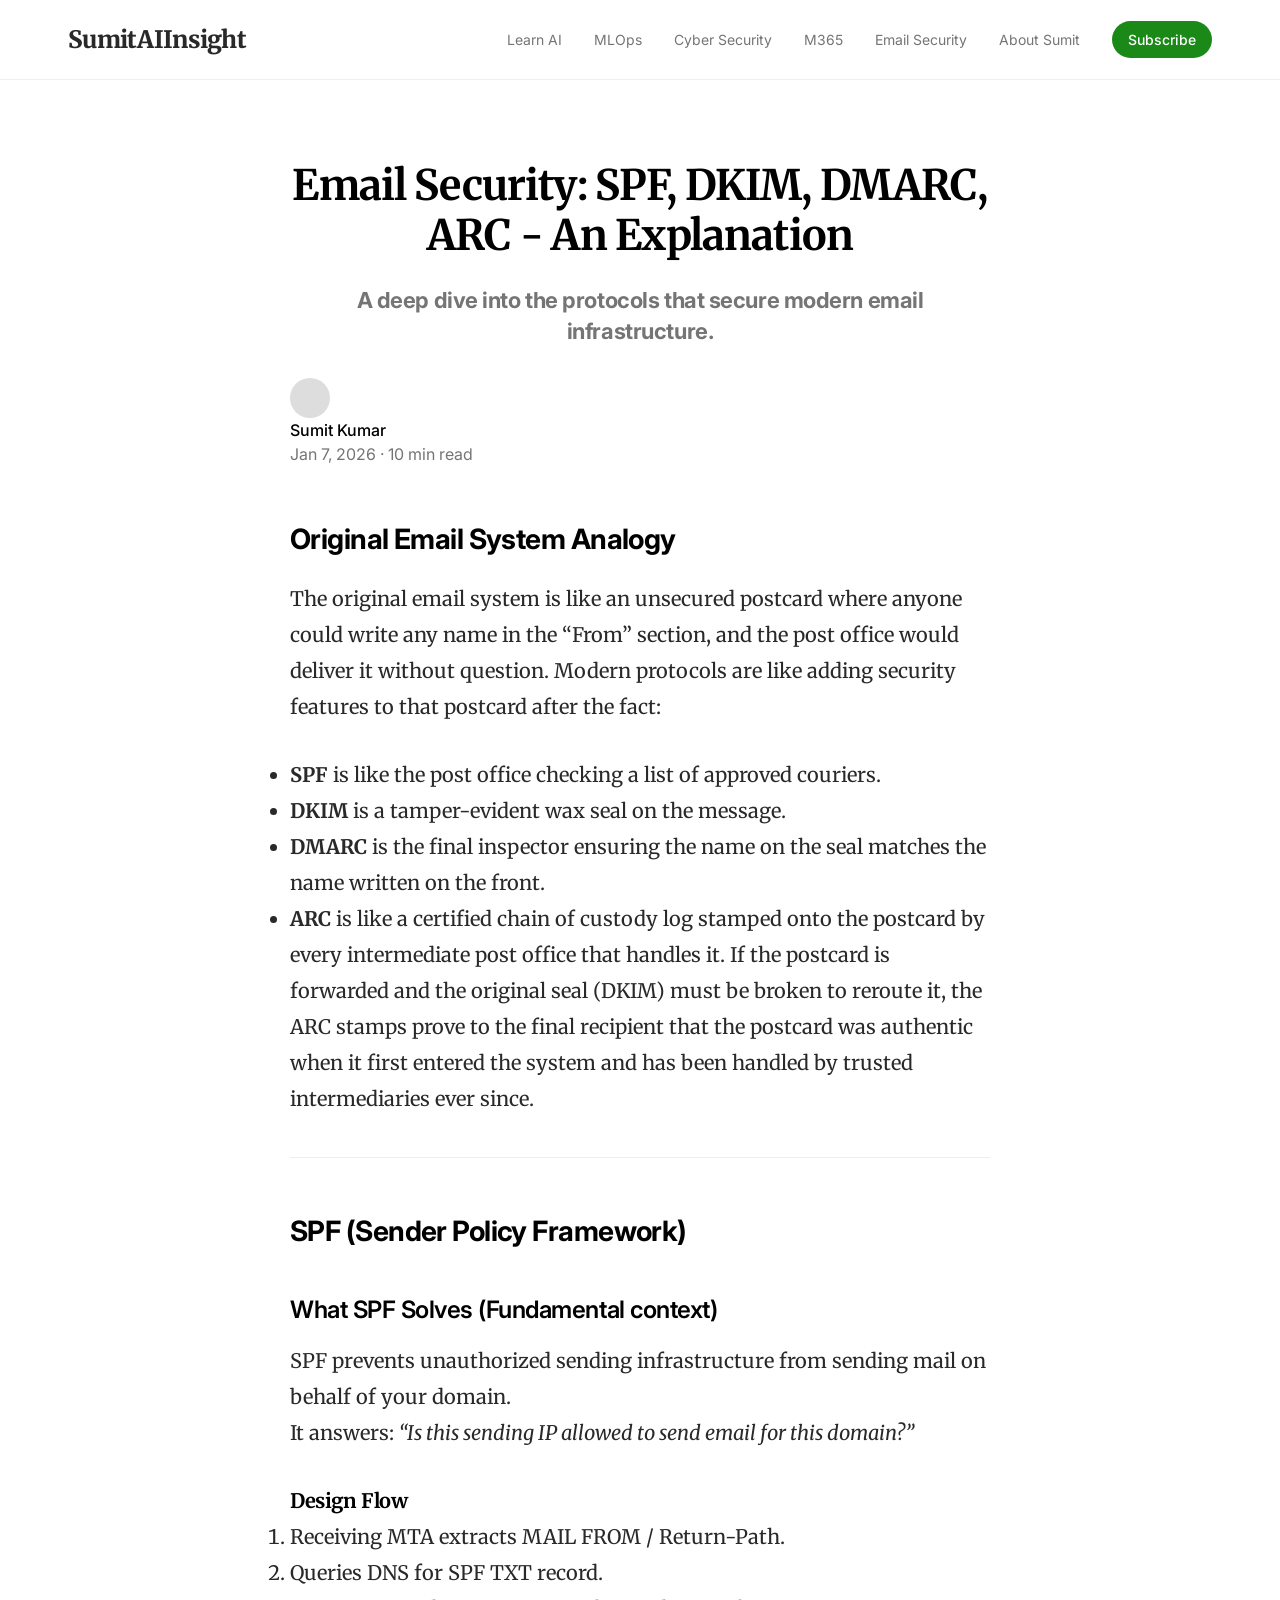
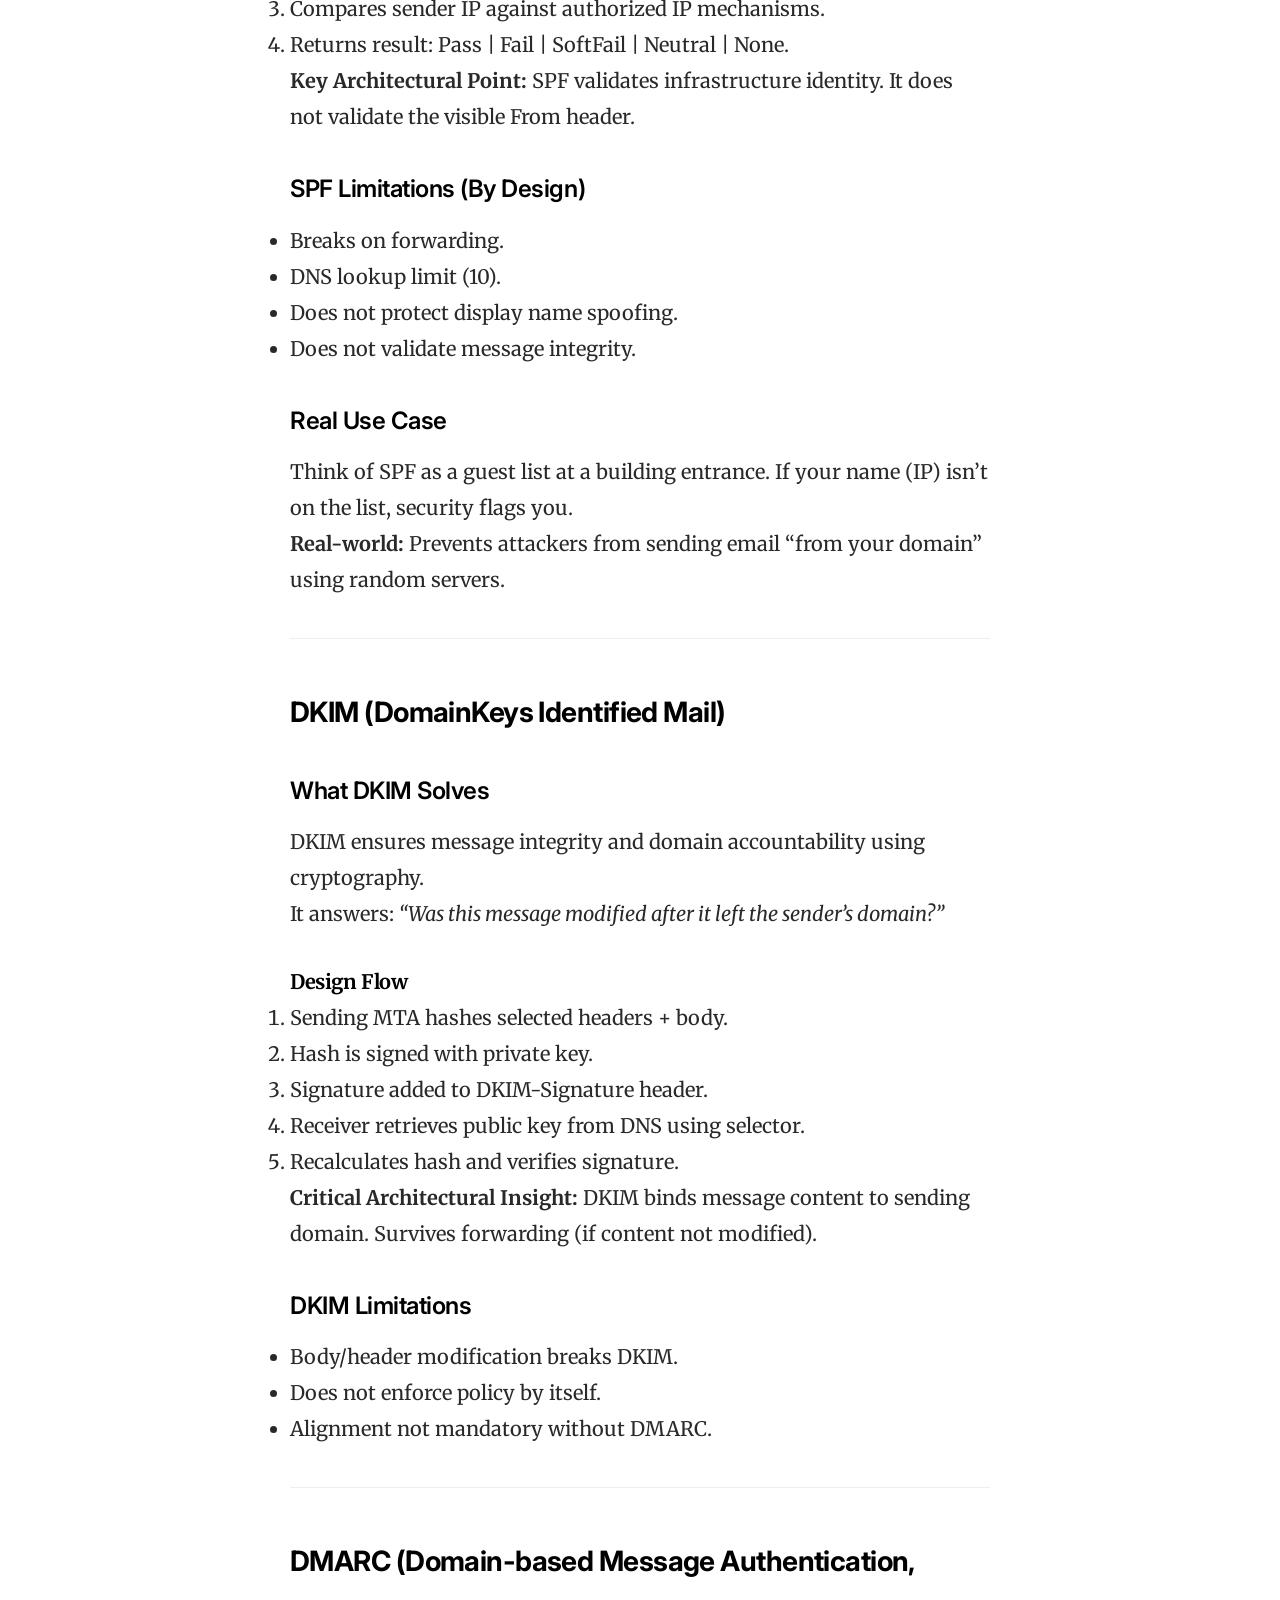
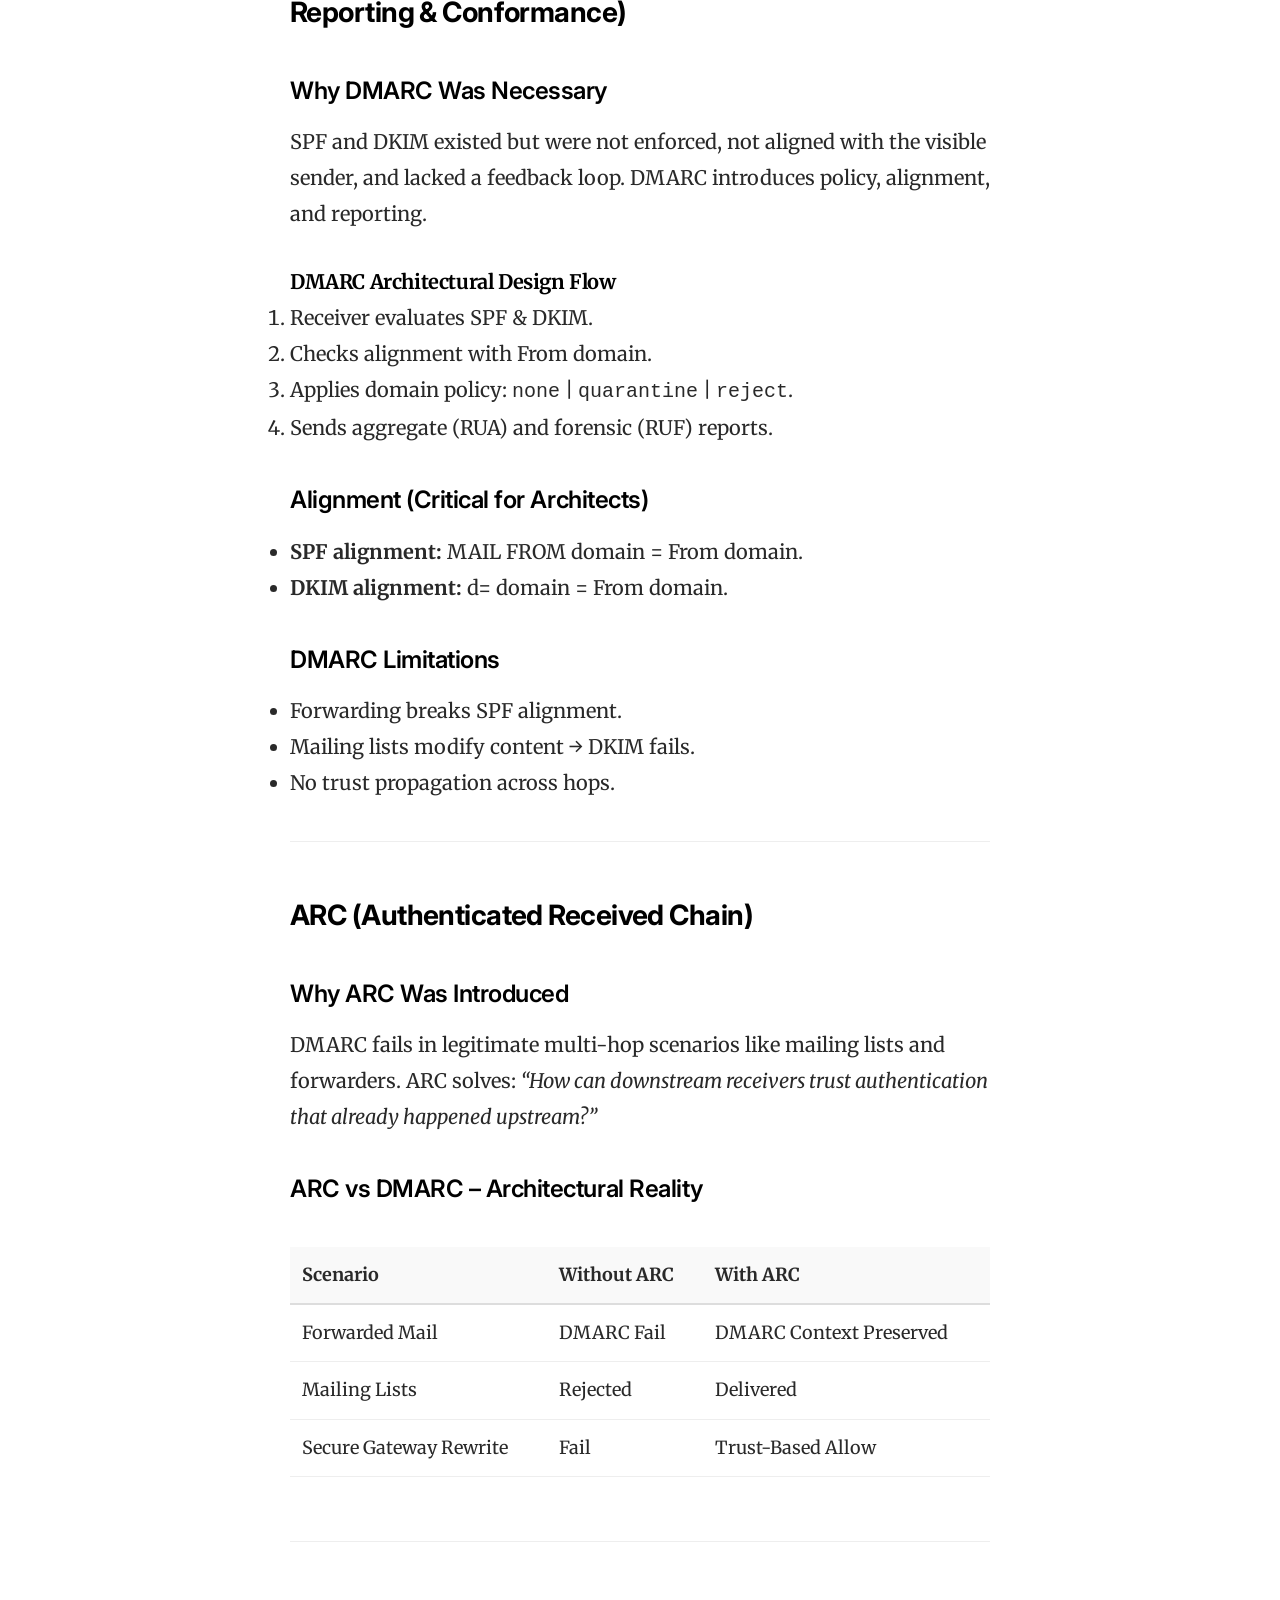
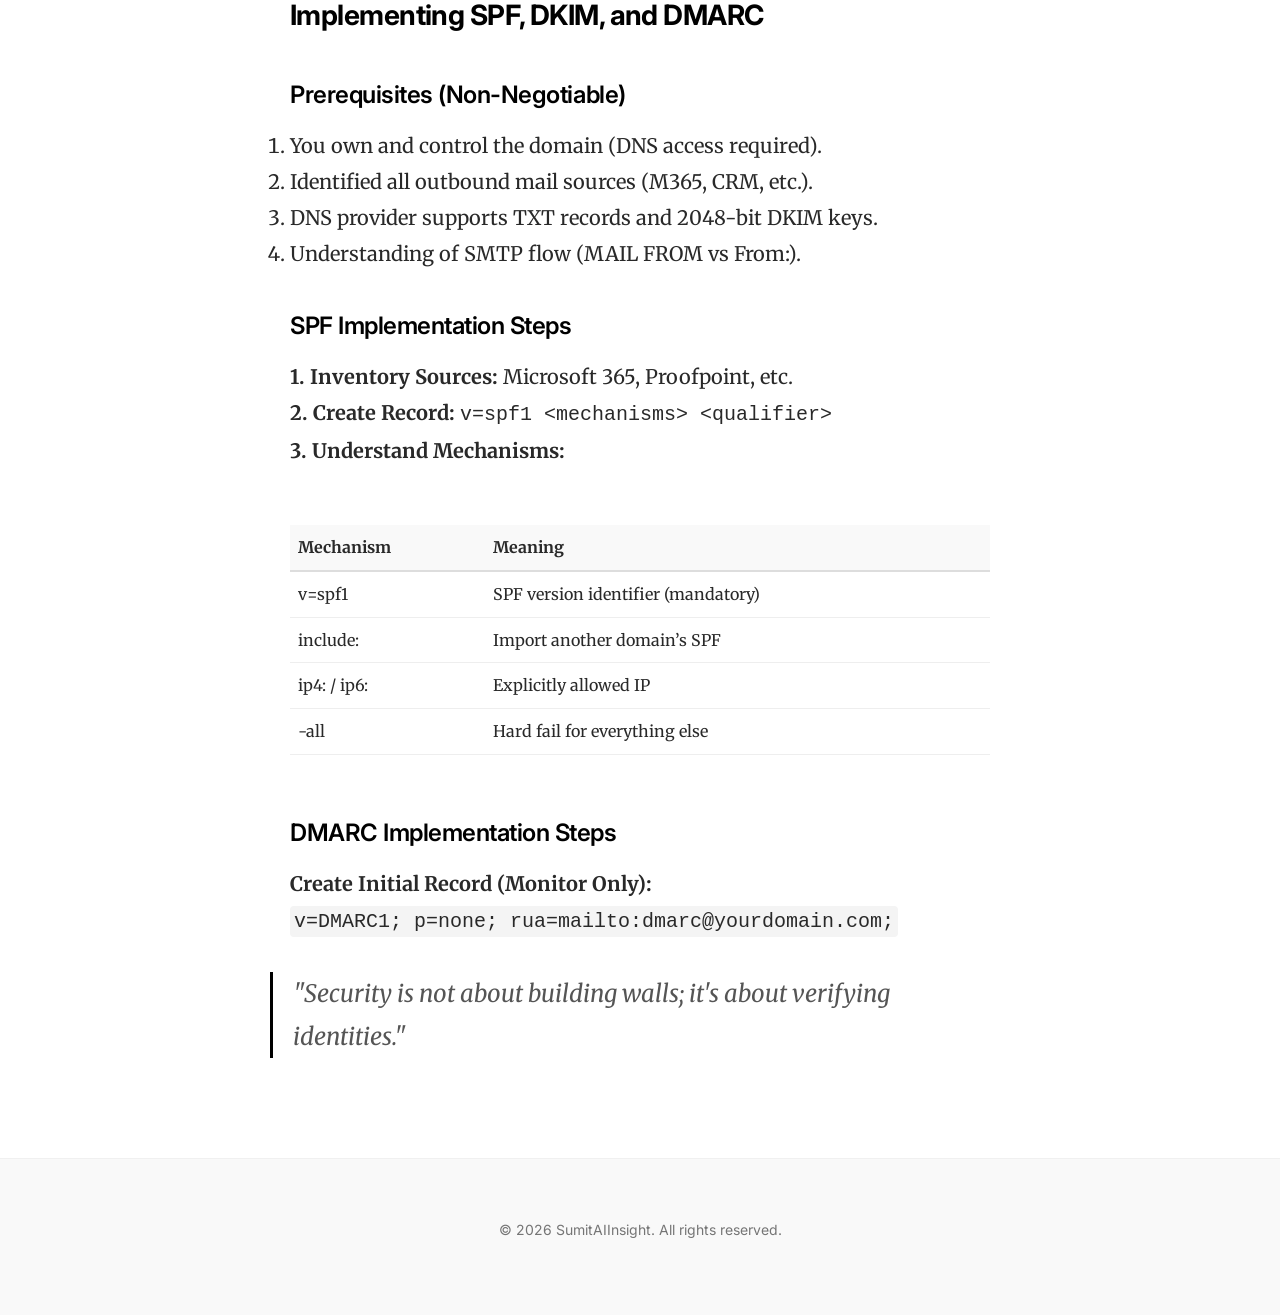
==== email-security/spf-dkim-dmarc.html @ 5737c15b "Initial commit - Published article page" ====
<!DOCTYPE html>
<html lang="en">

<head>
    <meta charset="UTF-8">
    <meta name="viewport" content="width=device-width, initial-scale=1.0">
    <title>Email Security: SPF, DKIM, DMARC, ARC - SumitAIInsight</title>
    <link rel="preconnect" href="https://fonts.googleapis.com">
    <link rel="preconnect" href="https://fonts.gstatic.com" crossorigin>
    <!-- Adjusted paths for subdirectory -->
    <link
        href="https://fonts.googleapis.com/css2?family=Inter:wght@400;500;700&family=Merriweather:ital,wght@0,300;0,400;0,700;1,300&display=swap"
        rel="stylesheet">
    <link rel="stylesheet" href="../style.css">
</head>

<body>

    <!-- Header -->
    <header class="site-header">
        <div class="container header-inner">
            <a href="../index.html" class="logo">SumitAIInsight</a>
            <nav class="nav-links">
                <a href="#">Learn AI</a>
                <a href="#">MLOps</a>
                <a href="#">Cyber Security</a>
                <a href="#">M365</a>
                <a href="#">Email Security</a>
                <a href="#">About Sumit</a>
                <a href="#" class="btn-subscribe">Subscribe</a>
            </nav>
        </div>
    </header>

    <main>
        <!-- Article Header -->
        <article class="article-container">
            <div class="article-header">
                <h1 class="article-title">Email Security: SPF, DKIM, DMARC, ARC - An Explanation</h1>
                <h2 class="article-subtitle">A deep dive into the protocols that secure modern email infrastructure.
                </h2>

                <div class="card-meta" style="justify-content: center; margin-top: 24px;">
                    <div class="author-avatar" style="width: 40px; height: 40px;"></div>
                    <div style="text-align: left;">
                        <span style="display: block; font-weight: 500; color: #000;">Sumit Kumar</span>
                        <span style="color: #757575;">Jan 7, 2026 · 10 min read</span>
                    </div>
                </div>
            </div>

            <!-- Main Content Body -->
            <div class="article-body">

                <h2>Original Email System Analogy</h2>
                <p>The original email system is like an unsecured postcard where anyone could write any name in the
                    “From” section, and the post office would deliver it without question. Modern protocols are like
                    adding security features to that postcard after the fact:</p>

                <ul>
                    <li><strong>SPF</strong> is like the post office checking a list of approved couriers.</li>
                    <li><strong>DKIM</strong> is a tamper-evident wax seal on the message.</li>
                    <li><strong>DMARC</strong> is the final inspector ensuring the name on the seal matches the name
                        written on the front.</li>
                    <li><strong>ARC</strong> is like a certified chain of custody log stamped onto the postcard by every
                        intermediate post office that handles it. If the postcard is forwarded and the original seal
                        (DKIM) must be broken to reroute it, the ARC stamps prove to the final recipient that the
                        postcard was authentic when it first entered the system and has been handled by trusted
                        intermediaries ever since.</li>
                </ul>

                <hr style="border: 0; border-top: 1px solid #eee; margin: 40px 0;">

                <h2>SPF (Sender Policy Framework)</h2>

                <h3>What SPF Solves (Fundamental context)</h3>
                <p>SPF prevents unauthorized sending infrastructure from sending mail on behalf of your domain.<br>
                    It answers: <em>“Is this sending IP allowed to send email for this domain?”</em></p>

                <h4>Design Flow</h4>
                <ol>
                    <li>Receiving MTA extracts MAIL FROM / Return-Path.</li>
                    <li>Queries DNS for SPF TXT record.</li>
                    <li>Compares sender IP against authorized IP mechanisms.</li>
                    <li>Returns result: Pass | Fail | SoftFail | Neutral | None.</li>
                </ol>

                <p><strong>Key Architectural Point:</strong> SPF validates infrastructure identity. It does not validate
                    the visible From header.</p>

                <h3>SPF Limitations (By Design)</h3>
                <ul>
                    <li>Breaks on forwarding.</li>
                    <li>DNS lookup limit (10).</li>
                    <li>Does not protect display name spoofing.</li>
                    <li>Does not validate message integrity.</li>
                </ul>

                <h3>Real Use Case</h3>
                <p>Think of SPF as a guest list at a building entrance. If your name (IP) isn’t on the list, security
                    flags you.<br>
                    <strong>Real-world:</strong> Prevents attackers from sending email “from your domain” using random
                    servers.
                </p>

                <hr style="border: 0; border-top: 1px solid #eee; margin: 40px 0;">

                <h2>DKIM (DomainKeys Identified Mail)</h2>

                <h3>What DKIM Solves</h3>
                <p>DKIM ensures message integrity and domain accountability using cryptography.<br>
                    It answers: <em>“Was this message modified after it left the sender’s domain?”</em></p>

                <h4>Design Flow</h4>
                <ol>
                    <li>Sending MTA hashes selected headers + body.</li>
                    <li>Hash is signed with private key.</li>
                    <li>Signature added to DKIM-Signature header.</li>
                    <li>Receiver retrieves public key from DNS using selector.</li>
                    <li>Recalculates hash and verifies signature.</li>
                </ol>

                <p><strong>Critical Architectural Insight:</strong> DKIM binds message content to sending domain.
                    Survives forwarding (if content not modified).</p>

                <h3>DKIM Limitations</h3>
                <ul>
                    <li>Body/header modification breaks DKIM.</li>
                    <li>Does not enforce policy by itself.</li>
                    <li>Alignment not mandatory without DMARC.</li>
                </ul>

                <hr style="border: 0; border-top: 1px solid #eee; margin: 40px 0;">

                <h2>DMARC (Domain-based Message Authentication, Reporting & Conformance)</h2>

                <h3>Why DMARC Was Necessary</h3>
                <p>SPF and DKIM existed but were not enforced, not aligned with the visible sender, and lacked a
                    feedback loop. DMARC introduces policy, alignment, and reporting.</p>

                <h4>DMARC Architectural Design Flow</h4>
                <ol>
                    <li>Receiver evaluates SPF & DKIM.</li>
                    <li>Checks alignment with From domain.</li>
                    <li>Applies domain policy: <code>none</code> | <code>quarantine</code> | <code>reject</code>.</li>
                    <li>Sends aggregate (RUA) and forensic (RUF) reports.</li>
                </ol>

                <h3>Alignment (Critical for Architects)</h3>
                <ul>
                    <li><strong>SPF alignment:</strong> MAIL FROM domain = From domain.</li>
                    <li><strong>DKIM alignment:</strong> d= domain = From domain.</li>
                </ul>

                <h3>DMARC Limitations</h3>
                <ul>
                    <li>Forwarding breaks SPF alignment.</li>
                    <li>Mailing lists modify content → DKIM fails.</li>
                    <li>No trust propagation across hops.</li>
                </ul>

                <hr style="border: 0; border-top: 1px solid #eee; margin: 40px 0;">

                <h2>ARC (Authenticated Received Chain)</h2>

                <h3>Why ARC Was Introduced</h3>
                <p>DMARC fails in legitimate multi-hop scenarios like mailing lists and forwarders. ARC solves: <em>“How
                        can downstream receivers trust authentication that already happened upstream?”</em></p>

                <h3>ARC vs DMARC – Architectural Reality</h3>

                <div style="overflow-x: auto;">
                    <table style="width: 100%; border-collapse: collapse; margin: 24px 0; font-size: 18px;">
                        <thead>
                            <tr style="background: #f9f9f9; text-align: left;">
                                <th style="padding: 12px; border-bottom: 2px solid #ddd;">Scenario</th>
                                <th style="padding: 12px; border-bottom: 2px solid #ddd;">Without ARC</th>
                                <th style="padding: 12px; border-bottom: 2px solid #ddd;">With ARC</th>
                            </tr>
                        </thead>
                        <tbody>
                            <tr>
                                <td style="padding: 12px; border-bottom: 1px solid #eee;">Forwarded Mail</td>
                                <td style="padding: 12px; border-bottom: 1px solid #eee;">DMARC Fail</td>
                                <td style="padding: 12px; border-bottom: 1px solid #eee;">DMARC Context Preserved</td>
                            </tr>
                            <tr>
                                <td style="padding: 12px; border-bottom: 1px solid #eee;">Mailing Lists</td>
                                <td style="padding: 12px; border-bottom: 1px solid #eee;">Rejected</td>
                                <td style="padding: 12px; border-bottom: 1px solid #eee;">Delivered</td>
                            </tr>
                            <tr>
                                <td style="padding: 12px; border-bottom: 1px solid #eee;">Secure Gateway Rewrite</td>
                                <td style="padding: 12px; border-bottom: 1px solid #eee;">Fail</td>
                                <td style="padding: 12px; border-bottom: 1px solid #eee;">Trust-Based Allow</td>
                            </tr>
                        </tbody>
                    </table>
                </div>

                <hr style="border: 0; border-top: 1px solid #eee; margin: 40px 0;">

                <h2>Implementing SPF, DKIM, and DMARC</h2>

                <h3>Prerequisites (Non-Negotiable)</h3>
                <ol>
                    <li>You own and control the domain (DNS access required).</li>
                    <li>Identified all outbound mail sources (M365, CRM, etc.).</li>
                    <li>DNS provider supports TXT records and 2048-bit DKIM keys.</li>
                    <li>Understanding of SMTP flow (MAIL FROM vs From:).</li>
                </ol>

                <h3>SPF Implementation Steps</h3>
                <p><strong>1. Inventory Sources:</strong> Microsoft 365, Proofpoint, etc.<br>
                    <strong>2. Create Record:</strong> <code>v=spf1 &lt;mechanisms&gt; &lt;qualifier&gt;</code><br>
                    <strong>3. Understand Mechanisms:</strong>
                </p>

                <div style="overflow-x: auto;">
                    <table style="width: 100%; border-collapse: collapse; margin: 24px 0; font-size: 16px;">
                        <thead>
                            <tr style="background: #f9f9f9; text-align: left;">
                                <th style="padding: 8px; border-bottom: 2px solid #ddd;">Mechanism</th>
                                <th style="padding: 8px; border-bottom: 2px solid #ddd;">Meaning</th>
                            </tr>
                        </thead>
                        <tbody>
                            <tr>
                                <td style="padding: 8px; border-bottom: 1px solid #eee;">v=spf1</td>
                                <td style="padding: 8px; border-bottom: 1px solid #eee;">SPF version identifier
                                    (mandatory)</td>
                            </tr>
                            <tr>
                                <td style="padding: 8px; border-bottom: 1px solid #eee;">include:</td>
                                <td style="padding: 8px; border-bottom: 1px solid #eee;">Import another domain’s SPF
                                </td>
                            </tr>
                            <tr>
                                <td style="padding: 8px; border-bottom: 1px solid #eee;">ip4: / ip6:</td>
                                <td style="padding: 8px; border-bottom: 1px solid #eee;">Explicitly allowed IP</td>
                            </tr>
                            <tr>
                                <td style="padding: 8px; border-bottom: 1px solid #eee;">-all</td>
                                <td style="padding: 8px; border-bottom: 1px solid #eee;">Hard fail for everything else
                                </td>
                            </tr>
                        </tbody>
                    </table>
                </div>

                <h3>DMARC Implementation Steps</h3>
                <p><strong>Create Initial Record (Monitor Only):</strong><br>
                    <code
                        style="background: #f4f4f4; padding: 4px; border-radius: 4px;">v=DMARC1; p=none; rua=mailto:dmarc@yourdomain.com;</code>
                </p>

                <blockquote>
                    "Security is not about building walls; it's about verifying identities."
                </blockquote>

            </div>
        </article>

    </main>

    <footer class="site-footer">
        <div class="container" style="text-align: center;">
            <p style="color: #757575; font-size: 14px;">© 2026 SumitAIInsight. All rights reserved.</p>
        </div>
    </footer>

</body>

</html>
---- style.css ----
/* 
 * SumitAIInsight - TDS Style Theme 
 * Design Philosophy: Content-First, Minimalist, Typography-Centric
 */

:root {
    /* Typography - The Heart of the Design */
    --font-serif: 'Merriweather', 'Georgia', serif;
    --font-sans: 'Inter', -apple-system, BlinkMacSystemFont, "Segoe UI", Roboto, Helvetica, Arial, sans-serif;

    /* Color Palette - Minimalist */
    --color-bg: #cdeee1;
    --color-surface: #ffffff;
    --color-text-main: #292929;
    /* Softer black */
    --color-text-muted: #757575;
    --color-accent: #1a8917;
    /* Medium Green */
    --color-border: #f0f0f0;

    /* Spacing & Layout */
    --container-width: 1192px;
    --reading-width: 700px;
    --header-height: 80px;
    --gap-standard: 24px;
}

* {
    box-sizing: border-box;
    margin: 0;
    padding: 0;
}

body {
    background-color: var(--color-surface);
    color: var(--color-text-main);
    font-family: var(--font-sans);
    line-height: 1.5;
    -webkit-font-smoothing: antialiased;
}

/* Typography Utils */
h1,
h2,
h3,
h4,
h5,
h6 {
    font-weight: 700;
    letter-spacing: -0.02em;
    color: #000;
}

p {
    margin-bottom: 1.5em;
}

a {
    text-decoration: none;
    color: inherit;
    transition: color 0.2s;
}

a:hover {
    color: #333;
}

/* Structural Components */

.container {
    max-width: var(--container-width);
    margin: 0 auto;
    padding: 0 24px;
}

/* Header - Sticky & Minimal */
.site-header {
    height: var(--header-height);
    border-bottom: 1px solid var(--color-border);
    position: sticky;
    top: 0;
    background: rgba(255, 255, 255, 0.98);
    z-index: 100;
    display: flex;
    align-items: center;
}

.header-inner {
    display: flex;
    justify-content: space-between;
    align-items: center;
    width: 100%;
}

.logo {
    font-size: 24px;
    font-weight: 800;
    font-family: var(--font-serif);
    letter-spacing: -0.03em;
}

.nav-links {
    display: flex;
    gap: 32px;
    font-size: 14px;
    color: var(--color-text-muted);
    align-items: center;
}

.nav-links a:hover {
    color: #000;
}

.btn-subscribe {
    background-color: var(--color-accent);
    color: white !important;
    padding: 8px 16px;
    border-radius: 20px;
    font-weight: 500;
    transition: opacity 0.2s;
}

.btn-subscribe:hover {
    opacity: 0.9;
}

/* Welcome Banner */
.welcome-banner {
    background-color: var(--color-bg);
    /* Use the soft green background */
    padding: 80px 0;
    border-bottom: 1px solid var(--color-border);
}

.welcome-title {
    font-size: 42px;
    /* Large but not shouting */
    font-weight: 700;
    /* TDS serif font weight */
    font-family: var(--font-serif);
    margin-bottom: 16px;
    color: #000;
}

.welcome-subtitle {
    font-size: 24px;
    color: var(--color-text-main);
    font-family: var(--font-sans);
    font-weight: 400;
}

/* Main Two-Column Layout */
.main-layout {
    padding: 48px 0;
}

.layout-grid {
    display: grid;
    grid-template-columns: 1fr 340px;
    /* Main content flex, fixed sidebar width */
    gap: 64px;
    /* Generous gap */
}

/* Feed Column Styles */
.feed-column {
    display: flex;
    flex-direction: column;
    gap: 48px;
}

/* Feed Items */
.feed-item {
    display: flex;
    gap: 32px;
    align-items: flex-start;
    justify-content: space-between;
    padding-bottom: 48px;
    border-bottom: 1px solid var(--color-border);
}

.feed-item:last-child {
    border-bottom: none;
}

/* Featured Item is different - stacked */
.feed-item.featured-item {
    flex-direction: column;
    gap: 24px;
}

.feed-item.featured-item .feed-image img {
    height: 300px;
    width: 100%;
}

.feed-image-small {
    width: 200px;
    height: 134px;
    flex-shrink: 0;
    background: #f9f9f9;
}

.feed-image-small img,
.feed-image img {
    width: 100%;
    height: 100%;
    object-fit: cover;
    border-radius: 2px;
}

.feed-content {
    flex: 1;
    display: flex;
    flex-direction: column;
}

.feed-title {
    font-family: var(--font-sans);
    font-weight: 700;
    font-size: 20px;
    margin-bottom: 8px;
    color: #000;
    line-height: 1.25;
}

.featured-item .feed-title {
    font-family: var(--font-serif);
    font-size: 28px;
}

.feed-excerpt {
    font-family: var(--font-serif);
    color: var(--color-text-muted);
    font-size: 16px;
    line-height: 1.5;
    margin-bottom: 12px;
    display: -webkit-box;
    -webkit-line-clamp: 2;
    line-clamp: 2;
    -webkit-box-orient: vertical;
    overflow: hidden;
}

.feed-footer {
    display: flex;
    align-items: center;
    gap: 12px;
    font-size: 13px;
    color: var(--color-text-muted);
}

.tag {
    background: #f2f2f2;
    padding: 2px 10px;
    border-radius: 100px;
    color: #292929;
}

/* Sidebar Styling */
.sidebar-sticky {
    position: sticky;
    top: 120px;
    /* Stick below header */
}

.sidebar-title {
    font-size: 16px;
    font-weight: 700;
    text-transform: uppercase;
    letter-spacing: 0.05em;
    margin-bottom: 24px;
    color: #292929;
}

.category-list-chips {
    display: flex;
    flex-wrap: wrap;
    gap: 12px;
    margin-bottom: 40px;
}

.chip {
    padding: 8px 16px;
    border: 1px solid var(--color-border);
    border-radius: 4px;
    font-size: 14px;
    color: var(--color-text-muted);
    transition: all 0.2s;
}

.chip:hover {
    border-color: #292929;
    color: #292929;
}

.sidebar-divider {
    height: 1px;
    background: var(--color-border);
    margin: 24px 0;
}

.sidebar-links {
    display: flex;
    flex-wrap: wrap;
    gap: 16px 24px;
}

.sidebar-links a {
    font-size: 14px;
    color: var(--color-text-muted);
}

.sidebar-links a:hover {
    text-decoration: underline;
}

@media (max-width: 900px) {
    .layout-grid {
        display: flex;
        flex-direction: column-reverse;
        /* Put sidebar at bottom on mobile or remove it */
    }

    .sidebar-column {
        display: none;
        /* Often hidden on mobile for these types of layouts, or moved */
    }

    .feed-item {
        flex-direction: column-reverse;
    }

    .feed-image-small {
        width: 100%;
        height: 200px;
    }
}

/* Footer */
.site-footer {
    background: #f9f9f9;
    padding: 60px 0;
    margin-top: 80px;
    border-top: 1px solid var(--color-border);
}

/* Utilities */
.author-avatar {
    width: 20px;
    height: 20px;
    border-radius: 50%;
    background: #ddd;
}

/* Article Page Specifics */
.article-header {
    text-align: center;
    max-width: var(--reading-width);
    margin: 80px auto 40px;
}

.article-title {
    font-family: var(--font-serif);
    font-size: 42px;
    line-height: 1.2;
    margin-bottom: 24px;
    font-weight: 700;
}

.article-subtitle {
    font-family: var(--font-sans);
    font-size: 22px;
    color: var(--color-text-muted);
    line-height: 1.4;
    margin-bottom: 32px;
}

.article-body {
    max-width: var(--reading-width);
    margin: 0 auto 100px;
    font-family: var(--font-serif);
    font-size: 20px;
    line-height: 1.8;
    /* The "Medium" leading */
    color: #292929;
}

.article-body p {
    margin-bottom: 2rem;
}

.article-body h2 {
    font-family: var(--font-sans);
    /* Headings in body are often sans */
    font-size: 28px;
    margin-top: 48px;
    margin-bottom: 16px;
    font-weight: 700;
}

.article-body h3 {
    font-family: var(--font-sans);
    font-size: 24px;
    margin-top: 32px;
    margin-bottom: 12px;
    font-weight: 600;
}

.article-body blockquote {
    border-left: 3px solid #000;
    padding-left: 20px;
    margin: 32px 0 32px -20px;
    font-style: italic;
    font-size: 24px;
    color: #555;
    background: transparent;
}

/* Code Blocks for "Tech Blog" Feel */
.article-body pre {
    background: #f7f7f7;
    padding: 24px;
    border-radius: 4px;
    overflow-x: auto;
    margin: 32px 0;
    font-size: 14px;
    font-family: 'Courier New', Courier, monospace;
    border: 1px solid #eee;
}

.container-narrow {
    max-width: var(--reading-width);
    margin: 0 auto;
}
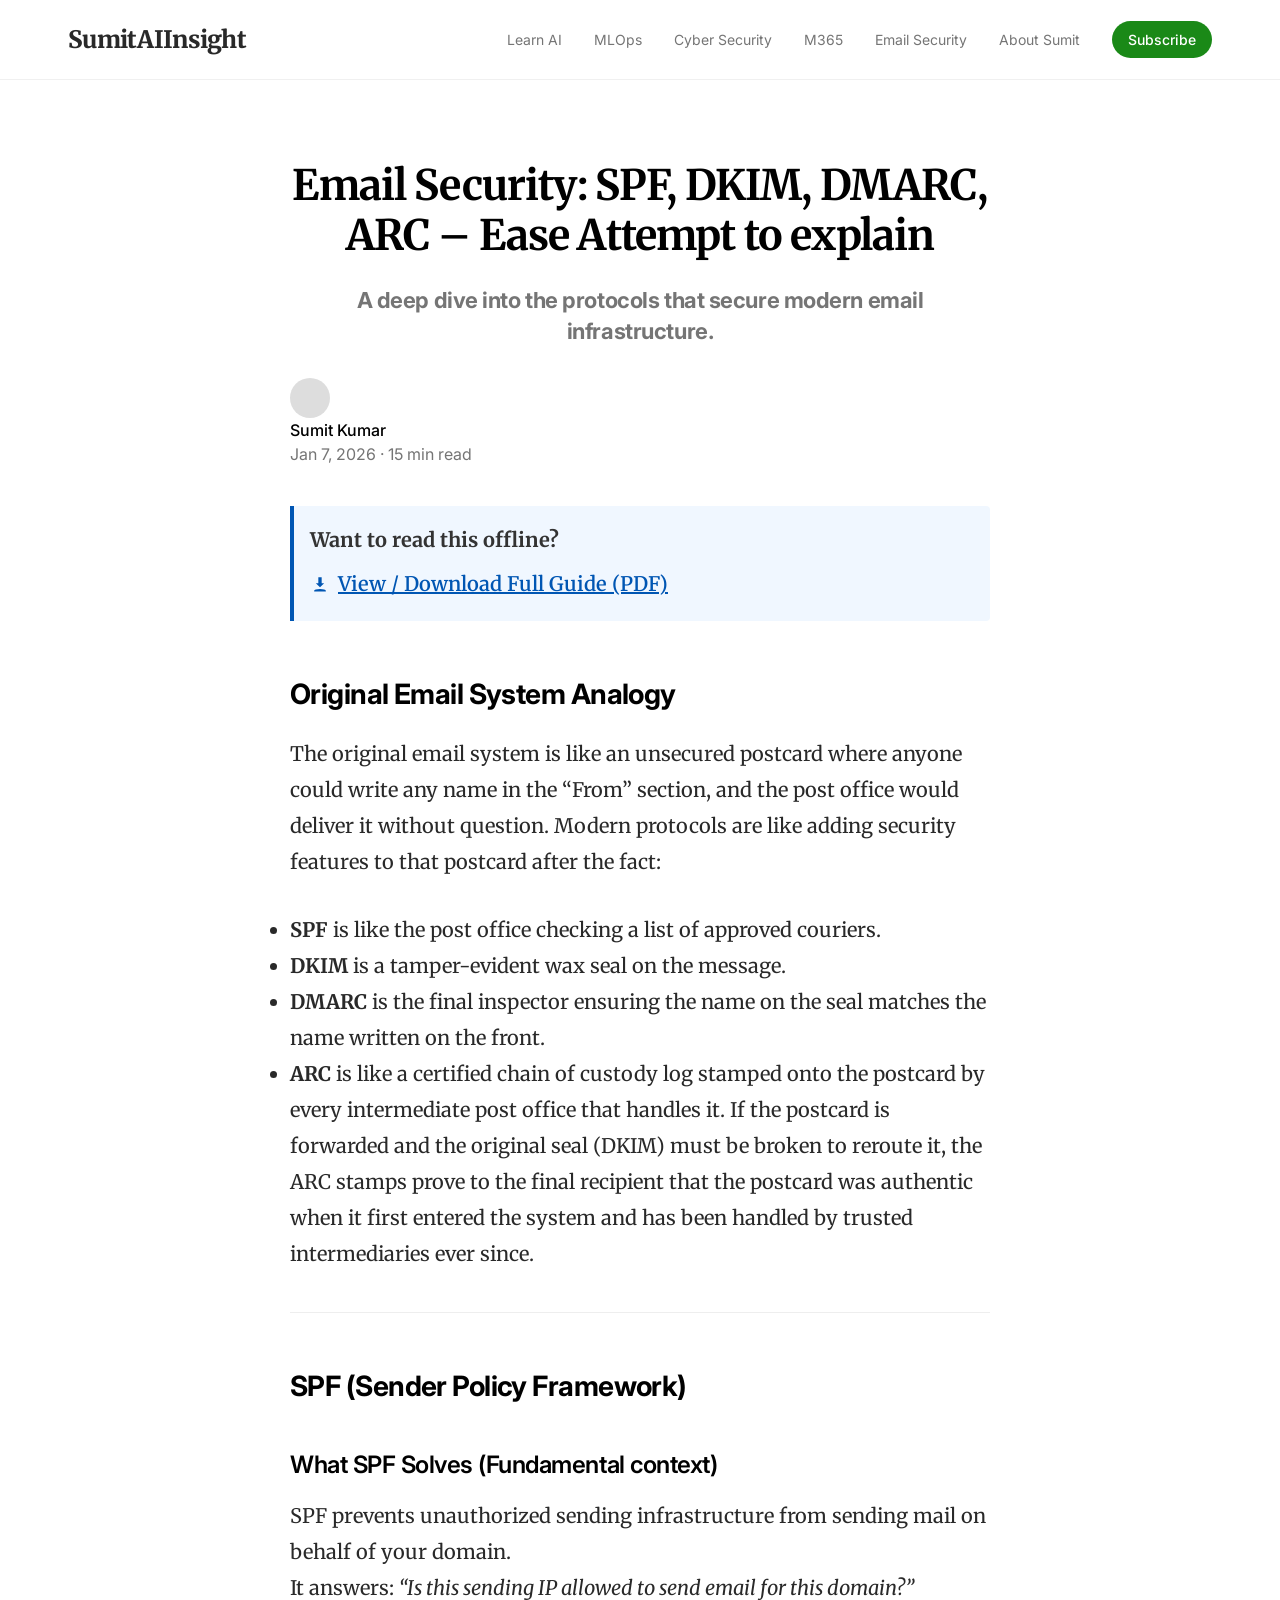
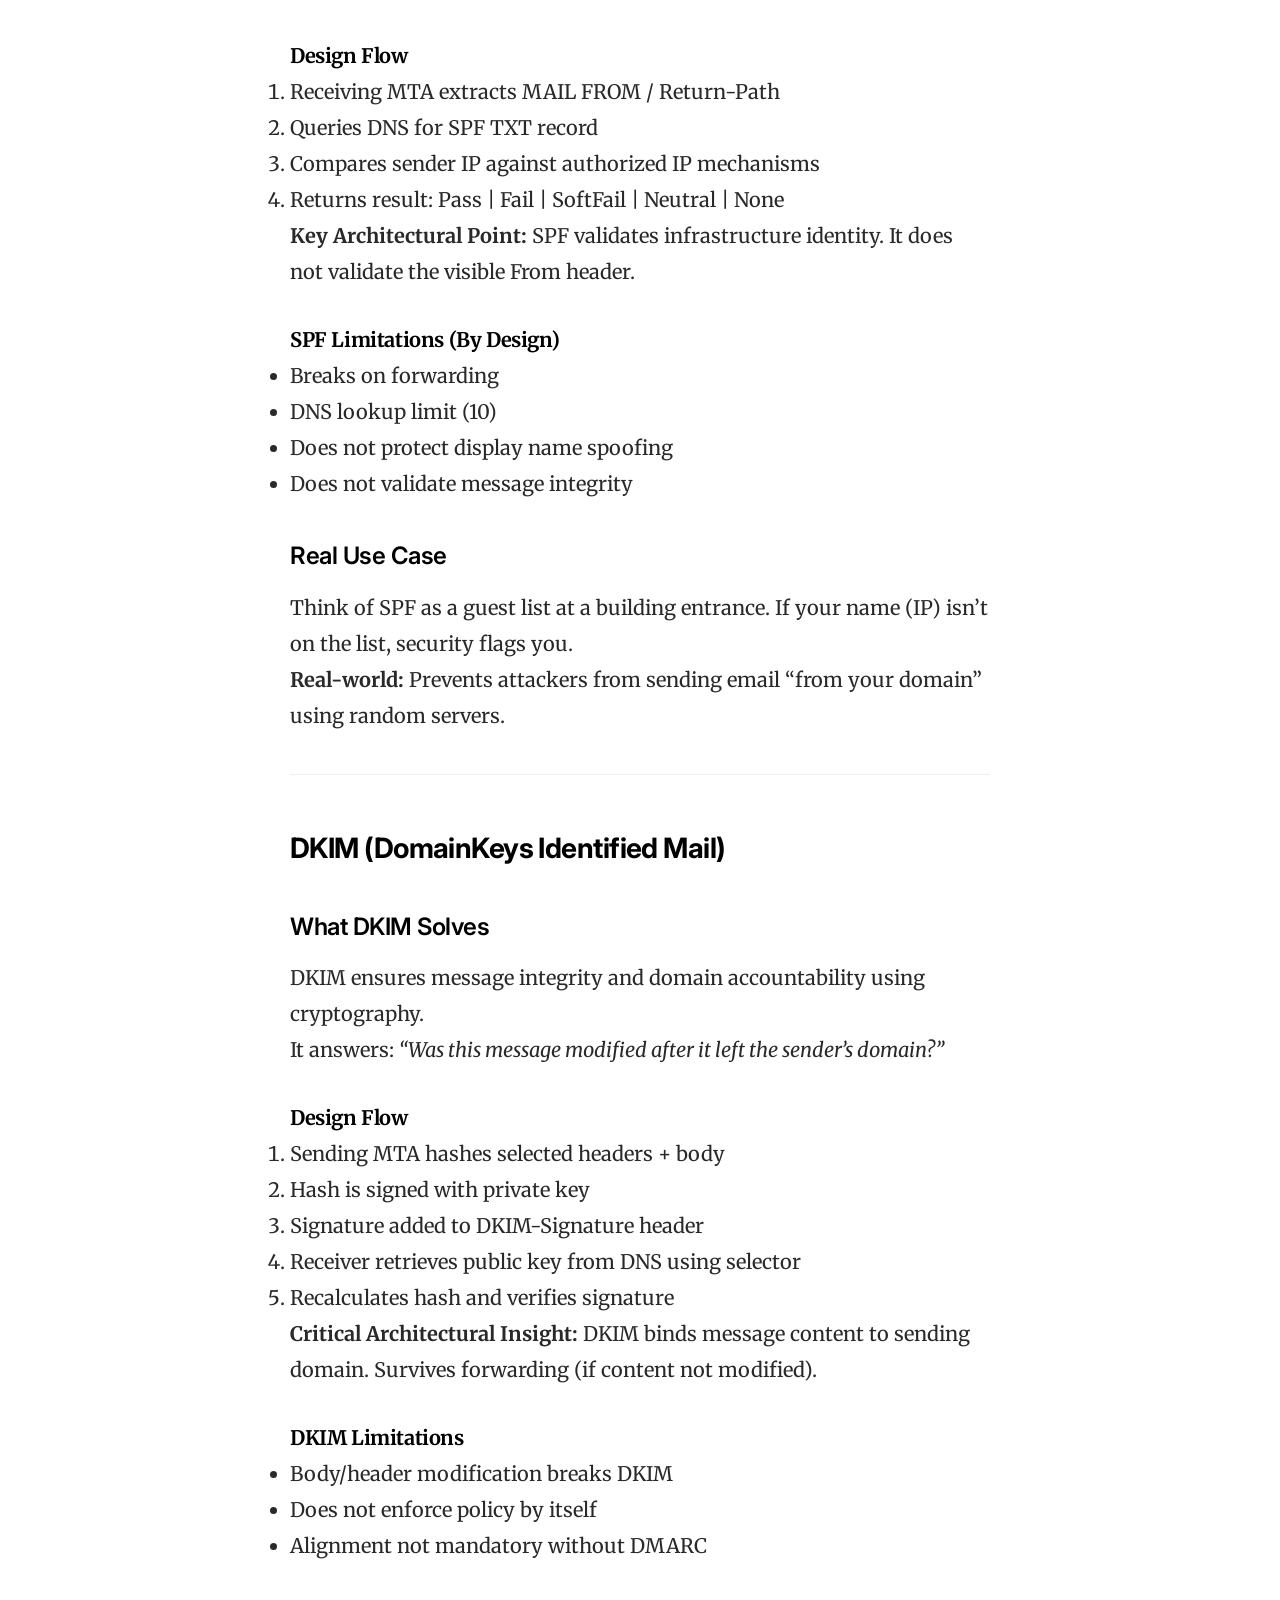
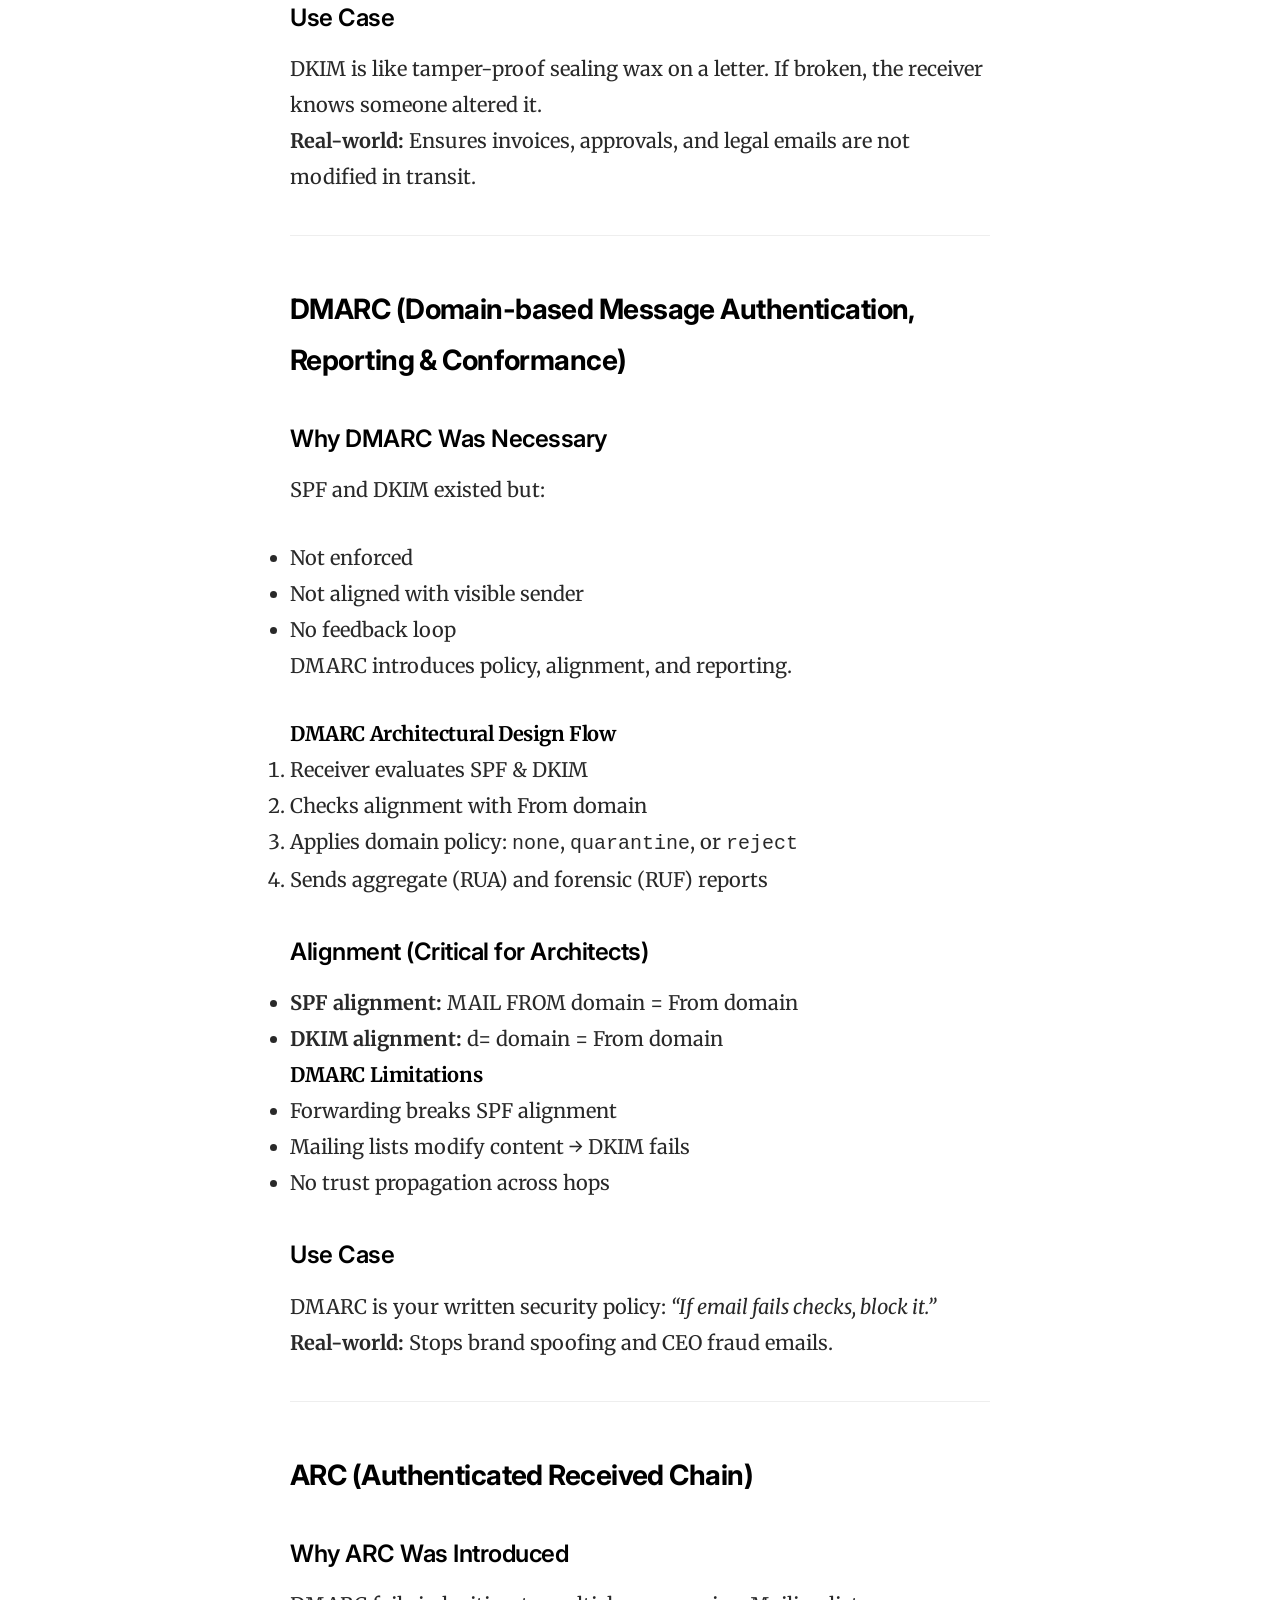
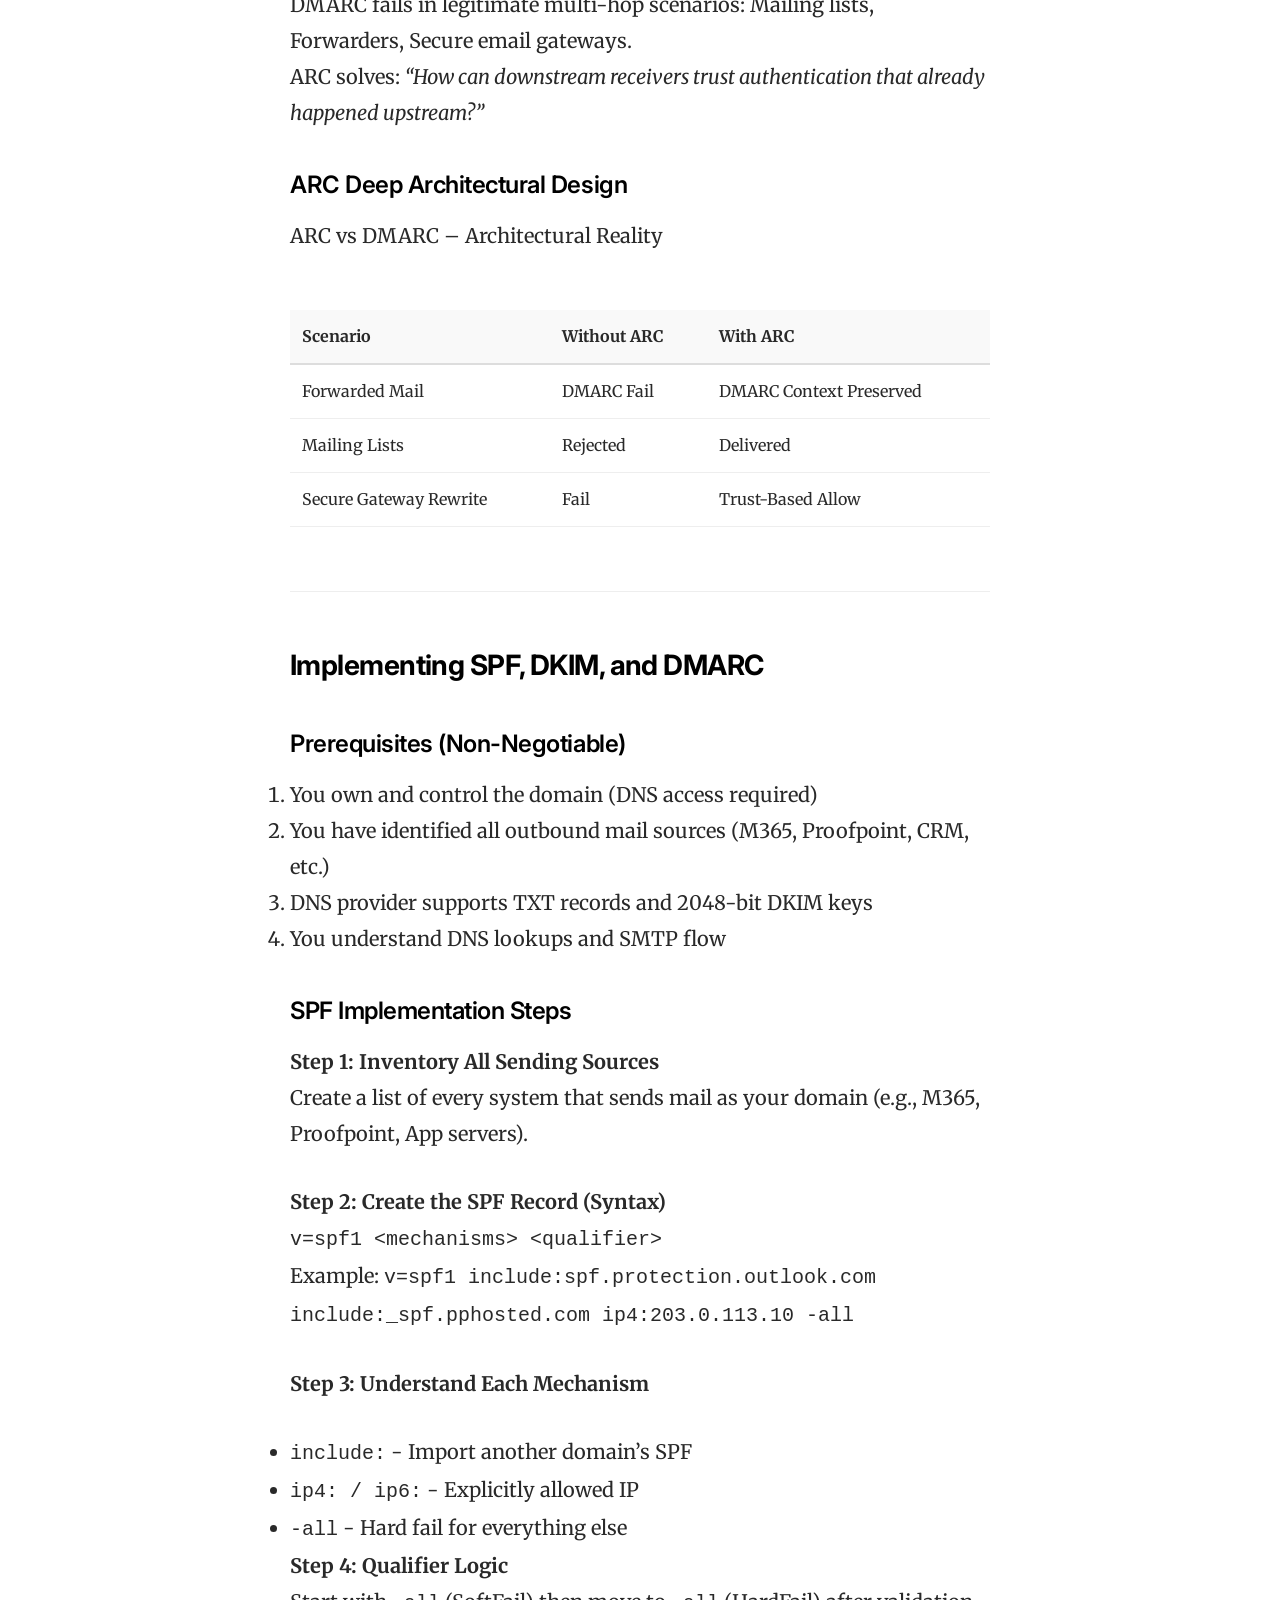
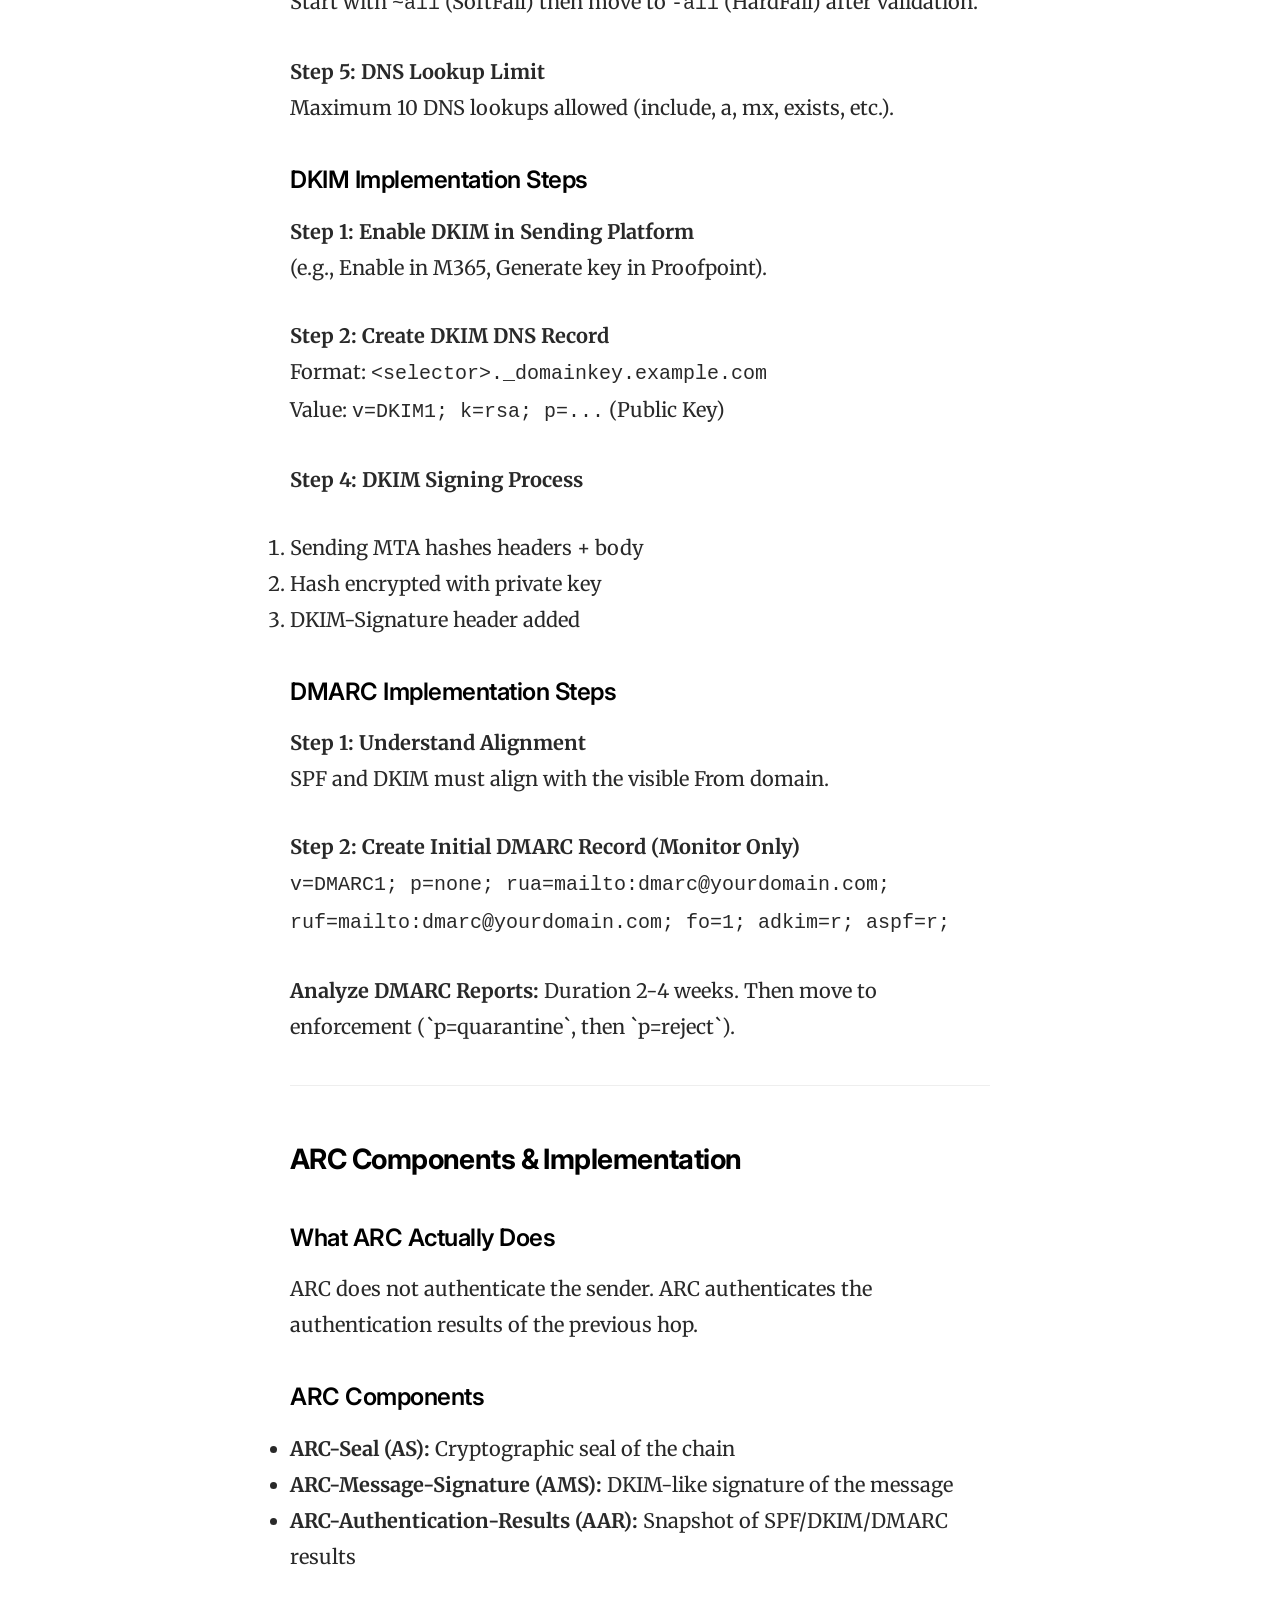
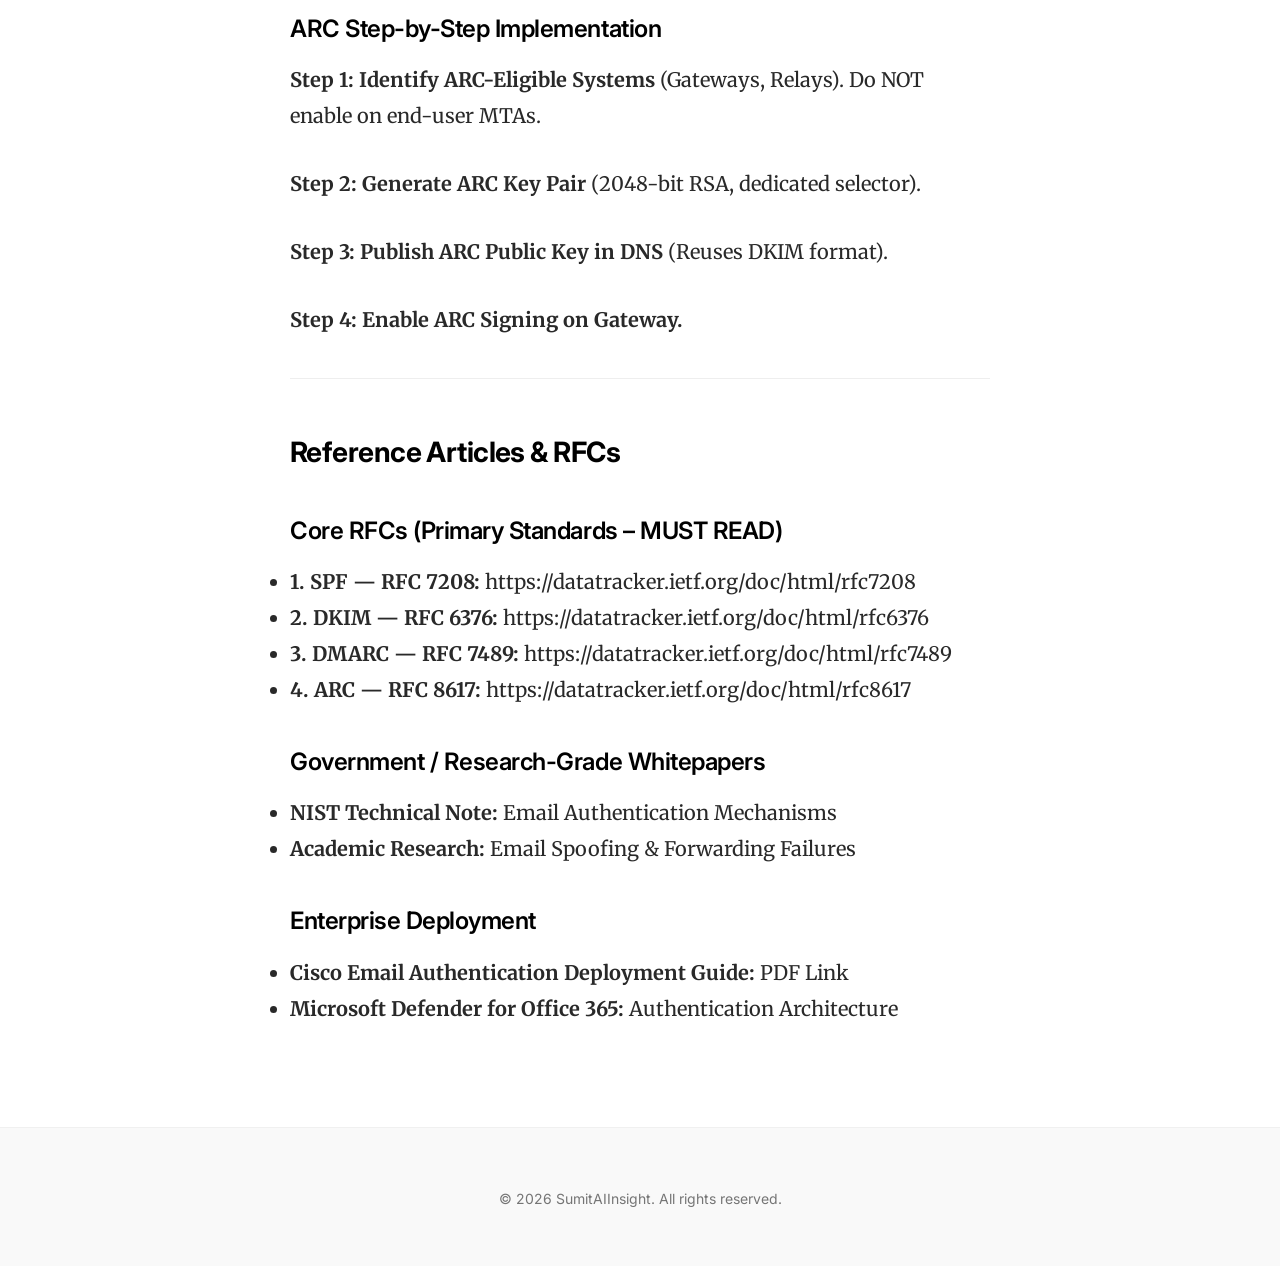
==== commit c37961c4: "feat: Convert to WordPress Theme" ====
--- a/email-security/spf-dkim-dmarc.html
+++ b/email-security/spf-dkim-dmarc.html
@@ -36,7 +36,7 @@
         <!-- Article Header -->
         <article class="article-container">
             <div class="article-header">
-                <h1 class="article-title">Email Security: SPF, DKIM, DMARC, ARC - An Explanation</h1>
+                <h1 class="article-title">Email Security: SPF, DKIM, DMARC, ARC – Ease Attempt to explain</h1>
                 <h2 class="article-subtitle">A deep dive into the protocols that secure modern email infrastructure.
                 </h2>
 
@@ -44,19 +44,36 @@
                     <div class="author-avatar" style="width: 40px; height: 40px;"></div>
                     <div style="text-align: left;">
                         <span style="display: block; font-weight: 500; color: #000;">Sumit Kumar</span>
-                        <span style="color: #757575;">Jan 7, 2026 · 10 min read</span>
+                        <span style="color: #757575;">Jan 7, 2026 · 15 min read</span>
                     </div>
                 </div>
             </div>
 
             <!-- Main Content Body -->
             <div class="article-body">
+
+                <!-- PDF Download Section -->
+                <div
+                    style="background-color: #f0f7ff; border-left: 4px solid #0056b3; padding: 16px; margin-bottom: 32px; border-radius: 0 4px 4px 0;">
+                    <p style="margin: 0; color: #333;">
+                        <strong>Want to read this offline?</strong><br>
+                        <a href="../assets/pdfs/spf-dkim-dmarc-guide.pdf" target="_blank"
+                            style="color: #0056b3; text-decoration: underline; font-weight: 600; display: inline-flex; align-items: center; gap: 8px; margin-top: 8px;">
+                            <svg width="20" height="20" viewBox="0 0 24 24" fill="none"
+                                xmlns="http://www.w3.org/2000/svg">
+                                <path
+                                    d="M12 16L7 11H10V4H14V11H17L12 16ZM12 18C16 18 19 19 19 20V21H5V20C5 19 8 18 12 18Z"
+                                    fill="currentColor" />
+                            </svg>
+                            View / Download Full Guide (PDF)
+                        </a>
+                    </p>
+                </div>
 
                 <h2>Original Email System Analogy</h2>
                 <p>The original email system is like an unsecured postcard where anyone could write any name in the
                     “From” section, and the post office would deliver it without question. Modern protocols are like
                     adding security features to that postcard after the fact:</p>
-
                 <ul>
                     <li><strong>SPF</strong> is like the post office checking a list of approved couriers.</li>
                     <li><strong>DKIM</strong> is a tamper-evident wax seal on the message.</li>
@@ -72,28 +89,27 @@
                 <hr style="border: 0; border-top: 1px solid #eee; margin: 40px 0;">
 
                 <h2>SPF (Sender Policy Framework)</h2>
-
                 <h3>What SPF Solves (Fundamental context)</h3>
                 <p>SPF prevents unauthorized sending infrastructure from sending mail on behalf of your domain.<br>
                     It answers: <em>“Is this sending IP allowed to send email for this domain?”</em></p>
 
                 <h4>Design Flow</h4>
                 <ol>
-                    <li>Receiving MTA extracts MAIL FROM / Return-Path.</li>
-                    <li>Queries DNS for SPF TXT record.</li>
-                    <li>Compares sender IP against authorized IP mechanisms.</li>
-                    <li>Returns result: Pass | Fail | SoftFail | Neutral | None.</li>
+                    <li>Receiving MTA extracts MAIL FROM / Return-Path</li>
+                    <li>Queries DNS for SPF TXT record</li>
+                    <li>Compares sender IP against authorized IP mechanisms</li>
+                    <li>Returns result: Pass | Fail | SoftFail | Neutral | None</li>
                 </ol>
 
                 <p><strong>Key Architectural Point:</strong> SPF validates infrastructure identity. It does not validate
                     the visible From header.</p>
 
-                <h3>SPF Limitations (By Design)</h3>
-                <ul>
-                    <li>Breaks on forwarding.</li>
-                    <li>DNS lookup limit (10).</li>
-                    <li>Does not protect display name spoofing.</li>
-                    <li>Does not validate message integrity.</li>
+                <h4>SPF Limitations (By Design)</h4>
+                <ul>
+                    <li>Breaks on forwarding</li>
+                    <li>DNS lookup limit (10)</li>
+                    <li>Does not protect display name spoofing</li>
+                    <li>Does not validate message integrity</li>
                 </ul>
 
                 <h3>Real Use Case</h3>
@@ -106,71 +122,86 @@
                 <hr style="border: 0; border-top: 1px solid #eee; margin: 40px 0;">
 
                 <h2>DKIM (DomainKeys Identified Mail)</h2>
-
                 <h3>What DKIM Solves</h3>
                 <p>DKIM ensures message integrity and domain accountability using cryptography.<br>
                     It answers: <em>“Was this message modified after it left the sender’s domain?”</em></p>
 
                 <h4>Design Flow</h4>
                 <ol>
-                    <li>Sending MTA hashes selected headers + body.</li>
-                    <li>Hash is signed with private key.</li>
-                    <li>Signature added to DKIM-Signature header.</li>
-                    <li>Receiver retrieves public key from DNS using selector.</li>
-                    <li>Recalculates hash and verifies signature.</li>
+                    <li>Sending MTA hashes selected headers + body</li>
+                    <li>Hash is signed with private key</li>
+                    <li>Signature added to DKIM-Signature header</li>
+                    <li>Receiver retrieves public key from DNS using selector</li>
+                    <li>Recalculates hash and verifies signature</li>
                 </ol>
 
                 <p><strong>Critical Architectural Insight:</strong> DKIM binds message content to sending domain.
                     Survives forwarding (if content not modified).</p>
 
-                <h3>DKIM Limitations</h3>
-                <ul>
-                    <li>Body/header modification breaks DKIM.</li>
-                    <li>Does not enforce policy by itself.</li>
-                    <li>Alignment not mandatory without DMARC.</li>
-                </ul>
+                <h4>DKIM Limitations</h4>
+                <ul>
+                    <li>Body/header modification breaks DKIM</li>
+                    <li>Does not enforce policy by itself</li>
+                    <li>Alignment not mandatory without DMARC</li>
+                </ul>
+
+                <h3>Use Case</h3>
+                <p>DKIM is like tamper-proof sealing wax on a letter. If broken, the receiver knows someone altered
+                    it.<br>
+                    <strong>Real-world:</strong> Ensures invoices, approvals, and legal emails are not modified in
+                    transit.
+                </p>
 
                 <hr style="border: 0; border-top: 1px solid #eee; margin: 40px 0;">
 
                 <h2>DMARC (Domain-based Message Authentication, Reporting & Conformance)</h2>
-
                 <h3>Why DMARC Was Necessary</h3>
-                <p>SPF and DKIM existed but were not enforced, not aligned with the visible sender, and lacked a
-                    feedback loop. DMARC introduces policy, alignment, and reporting.</p>
+                <p>SPF and DKIM existed but:</p>
+                <ul>
+                    <li>Not enforced</li>
+                    <li>Not aligned with visible sender</li>
+                    <li>No feedback loop</li>
+                </ul>
+                <p>DMARC introduces policy, alignment, and reporting.</p>
 
                 <h4>DMARC Architectural Design Flow</h4>
                 <ol>
-                    <li>Receiver evaluates SPF & DKIM.</li>
-                    <li>Checks alignment with From domain.</li>
-                    <li>Applies domain policy: <code>none</code> | <code>quarantine</code> | <code>reject</code>.</li>
-                    <li>Sends aggregate (RUA) and forensic (RUF) reports.</li>
+                    <li>Receiver evaluates SPF & DKIM</li>
+                    <li>Checks alignment with From domain</li>
+                    <li>Applies domain policy: <code>none</code>, <code>quarantine</code>, or <code>reject</code></li>
+                    <li>Sends aggregate (RUA) and forensic (RUF) reports</li>
                 </ol>
 
                 <h3>Alignment (Critical for Architects)</h3>
                 <ul>
-                    <li><strong>SPF alignment:</strong> MAIL FROM domain = From domain.</li>
-                    <li><strong>DKIM alignment:</strong> d= domain = From domain.</li>
-                </ul>
-
-                <h3>DMARC Limitations</h3>
-                <ul>
-                    <li>Forwarding breaks SPF alignment.</li>
-                    <li>Mailing lists modify content → DKIM fails.</li>
-                    <li>No trust propagation across hops.</li>
-                </ul>
+                    <li><strong>SPF alignment:</strong> MAIL FROM domain = From domain</li>
+                    <li><strong>DKIM alignment:</strong> d= domain = From domain</li>
+                </ul>
+
+                <h4>DMARC Limitations</h4>
+                <ul>
+                    <li>Forwarding breaks SPF alignment</li>
+                    <li>Mailing lists modify content → DKIM fails</li>
+                    <li>No trust propagation across hops</li>
+                </ul>
+
+                <h3>Use Case</h3>
+                <p>DMARC is your written security policy: <em>“If email fails checks, block it.”</em><br>
+                    <strong>Real-world:</strong> Stops brand spoofing and CEO fraud emails.
+                </p>
 
                 <hr style="border: 0; border-top: 1px solid #eee; margin: 40px 0;">
 
                 <h2>ARC (Authenticated Received Chain)</h2>
-
                 <h3>Why ARC Was Introduced</h3>
-                <p>DMARC fails in legitimate multi-hop scenarios like mailing lists and forwarders. ARC solves: <em>“How
-                        can downstream receivers trust authentication that already happened upstream?”</em></p>
-
-                <h3>ARC vs DMARC – Architectural Reality</h3>
-
+                <p>DMARC fails in legitimate multi-hop scenarios: Mailing lists, Forwarders, Secure email gateways.<br>
+                    ARC solves: <em>“How can downstream receivers trust authentication that already happened
+                        upstream?”</em></p>
+
+                <h3>ARC Deep Architectural Design</h3>
+                <p>ARC vs DMARC – Architectural Reality</p>
                 <div style="overflow-x: auto;">
-                    <table style="width: 100%; border-collapse: collapse; margin: 24px 0; font-size: 18px;">
+                    <table style="width: 100%; border-collapse: collapse; margin: 24px 0; font-size: 16px;">
                         <thead>
                             <tr style="background: #f9f9f9; text-align: left;">
                                 <th style="padding: 12px; border-bottom: 2px solid #ddd;">Scenario</th>
@@ -204,59 +235,119 @@
 
                 <h3>Prerequisites (Non-Negotiable)</h3>
                 <ol>
-                    <li>You own and control the domain (DNS access required).</li>
-                    <li>Identified all outbound mail sources (M365, CRM, etc.).</li>
-                    <li>DNS provider supports TXT records and 2048-bit DKIM keys.</li>
-                    <li>Understanding of SMTP flow (MAIL FROM vs From:).</li>
+                    <li>You own and control the domain (DNS access required)</li>
+                    <li>You have identified all outbound mail sources (M365, Proofpoint, CRM, etc.)</li>
+                    <li>DNS provider supports TXT records and 2048-bit DKIM keys</li>
+                    <li>You understand DNS lookups and SMTP flow</li>
                 </ol>
 
                 <h3>SPF Implementation Steps</h3>
-                <p><strong>1. Inventory Sources:</strong> Microsoft 365, Proofpoint, etc.<br>
-                    <strong>2. Create Record:</strong> <code>v=spf1 &lt;mechanisms&gt; &lt;qualifier&gt;</code><br>
-                    <strong>3. Understand Mechanisms:</strong>
-                </p>
-
-                <div style="overflow-x: auto;">
-                    <table style="width: 100%; border-collapse: collapse; margin: 24px 0; font-size: 16px;">
-                        <thead>
-                            <tr style="background: #f9f9f9; text-align: left;">
-                                <th style="padding: 8px; border-bottom: 2px solid #ddd;">Mechanism</th>
-                                <th style="padding: 8px; border-bottom: 2px solid #ddd;">Meaning</th>
-                            </tr>
-                        </thead>
-                        <tbody>
-                            <tr>
-                                <td style="padding: 8px; border-bottom: 1px solid #eee;">v=spf1</td>
-                                <td style="padding: 8px; border-bottom: 1px solid #eee;">SPF version identifier
-                                    (mandatory)</td>
-                            </tr>
-                            <tr>
-                                <td style="padding: 8px; border-bottom: 1px solid #eee;">include:</td>
-                                <td style="padding: 8px; border-bottom: 1px solid #eee;">Import another domain’s SPF
-                                </td>
-                            </tr>
-                            <tr>
-                                <td style="padding: 8px; border-bottom: 1px solid #eee;">ip4: / ip6:</td>
-                                <td style="padding: 8px; border-bottom: 1px solid #eee;">Explicitly allowed IP</td>
-                            </tr>
-                            <tr>
-                                <td style="padding: 8px; border-bottom: 1px solid #eee;">-all</td>
-                                <td style="padding: 8px; border-bottom: 1px solid #eee;">Hard fail for everything else
-                                </td>
-                            </tr>
-                        </tbody>
-                    </table>
-                </div>
+                <p><strong>Step 1: Inventory All Sending Sources</strong><br>
+                    Create a list of every system that sends mail as your domain (e.g., M365, Proofpoint, App servers).
+                </p>
+
+                <p><strong>Step 2: Create the SPF Record (Syntax)</strong><br>
+                    <code>v=spf1 &lt;mechanisms&gt; &lt;qualifier&gt;</code><br>
+                    Example:
+                    <code>v=spf1 include:spf.protection.outlook.com include:_spf.pphosted.com ip4:203.0.113.10 -all</code>
+                </p>
+
+                <p><strong>Step 3: Understand Each Mechanism</strong></p>
+                <ul>
+                    <li><code>include:</code> - Import another domain’s SPF</li>
+                    <li><code>ip4: / ip6:</code> - Explicitly allowed IP</li>
+                    <li><code>-all</code> - Hard fail for everything else</li>
+                </ul>
+
+                <p><strong>Step 4: Qualifier Logic</strong><br>
+                    Start with <code>~all</code> (SoftFail) then move to <code>-all</code> (HardFail) after validation.
+                </p>
+
+                <p><strong>Step 5: DNS Lookup Limit</strong><br>
+                    Maximum 10 DNS lookups allowed (include, a, mx, exists, etc.).</p>
+
+                <h3>DKIM Implementation Steps</h3>
+                <p><strong>Step 1: Enable DKIM in Sending Platform</strong><br>
+                    (e.g., Enable in M365, Generate key in Proofpoint).</p>
+
+                <p><strong>Step 2: Create DKIM DNS Record</strong><br>
+                    Format: <code>&lt;selector&gt;._domainkey.example.com</code><br>
+                    Value: <code>v=DKIM1; k=rsa; p=...</code> (Public Key)</p>
+
+                <p><strong>Step 4: DKIM Signing Process</strong></p>
+                <ol>
+                    <li>Sending MTA hashes headers + body</li>
+                    <li>Hash encrypted with private key</li>
+                    <li>DKIM-Signature header added</li>
+                </ol>
 
                 <h3>DMARC Implementation Steps</h3>
-                <p><strong>Create Initial Record (Monitor Only):</strong><br>
-                    <code
-                        style="background: #f4f4f4; padding: 4px; border-radius: 4px;">v=DMARC1; p=none; rua=mailto:dmarc@yourdomain.com;</code>
-                </p>
-
-                <blockquote>
-                    "Security is not about building walls; it's about verifying identities."
-                </blockquote>
+                <p><strong>Step 1: Understand Alignment</strong><br>
+                    SPF and DKIM must align with the visible From domain.</p>
+
+                <p><strong>Step 2: Create Initial DMARC Record (Monitor Only)</strong><br>
+                    <code>v=DMARC1; p=none; rua=mailto:dmarc@yourdomain.com; ruf=mailto:dmarc@yourdomain.com; fo=1; adkim=r; aspf=r;</code>
+                </p>
+
+                <p><strong>Analyze DMARC Reports:</strong> Duration 2-4 weeks. Then move to enforcement (`p=quarantine`,
+                    then `p=reject`).</p>
+
+                <hr style="border: 0; border-top: 1px solid #eee; margin: 40px 0;">
+
+                <h2>ARC Components & Implementation</h2>
+
+                <h3>What ARC Actually Does</h3>
+                <p>ARC does not authenticate the sender. ARC authenticates the authentication results of the previous
+                    hop.</p>
+
+                <h3>ARC Components</h3>
+                <ul>
+                    <li><strong>ARC-Seal (AS):</strong> Cryptographic seal of the chain</li>
+                    <li><strong>ARC-Message-Signature (AMS):</strong> DKIM-like signature of the message</li>
+                    <li><strong>ARC-Authentication-Results (AAR):</strong> Snapshot of SPF/DKIM/DMARC results</li>
+                </ul>
+
+                <h3>ARC Step-by-Step Implementation</h3>
+                <p><strong>Step 1: Identify ARC-Eligible Systems</strong> (Gateways, Relays). Do NOT enable on end-user
+                    MTAs.</p>
+                <p><strong>Step 2: Generate ARC Key Pair</strong> (2048-bit RSA, dedicated selector).</p>
+                <p><strong>Step 3: Publish ARC Public Key in DNS</strong> (Reuses DKIM format).</p>
+                <p><strong>Step 4: Enable ARC Signing on Gateway.</strong></p>
+
+                <hr style="border: 0; border-top: 1px solid #eee; margin: 40px 0;">
+
+                <h2>Reference Articles & RFCs</h2>
+
+                <h3>Core RFCs (Primary Standards – MUST READ)</h3>
+                <ul>
+                    <li><strong>1. SPF — RFC 7208:</strong> <a href="https://datatracker.ietf.org/doc/html/rfc7208"
+                            target="_blank">https://datatracker.ietf.org/doc/html/rfc7208</a></li>
+                    <li><strong>2. DKIM — RFC 6376:</strong> <a href="https://datatracker.ietf.org/doc/html/rfc6376"
+                            target="_blank">https://datatracker.ietf.org/doc/html/rfc6376</a></li>
+                    <li><strong>3. DMARC — RFC 7489:</strong> <a href="https://datatracker.ietf.org/doc/html/rfc7489"
+                            target="_blank">https://datatracker.ietf.org/doc/html/rfc7489</a></li>
+                    <li><strong>4. ARC — RFC 8617:</strong> <a href="https://datatracker.ietf.org/doc/html/rfc8617"
+                            target="_blank">https://datatracker.ietf.org/doc/html/rfc8617</a></li>
+                </ul>
+
+                <h3>Government / Research-Grade Whitepapers</h3>
+                <ul>
+                    <li><strong>NIST Technical Note:</strong> <a
+                            href="https://nvlpubs.nist.gov/nistpubs/TechnicalNotes/NIST.TN.1945.pdf"
+                            target="_blank">Email Authentication Mechanisms</a></li>
+                    <li><strong>Academic Research:</strong> <a href="https://arxiv.org/abs/2011.08420"
+                            target="_blank">Email Spoofing & Forwarding Failures</a></li>
+                </ul>
+
+                <h3>Enterprise Deployment</h3>
+                <ul>
+                    <li><strong>Cisco Email Authentication Deployment Guide:</strong> <a
+                            href="https://www.cisco.com/c/dam/en/us/products/collateral/security/esa-spfdkim-dmarc.pdf"
+                            target="_blank">PDF Link</a></li>
+                    <li><strong>Microsoft Defender for Office 365:</strong> <a
+                            href="https://learn.microsoft.com/en-us/defender-office-365/emailauthentication-about"
+                            target="_blank">Authentication Architecture</a></li>
+                </ul>
 
             </div>
         </article>
--- a/style.css
+++ b/style.css
@@ -1,7 +1,11 @@
-/* 
- * SumitAIInsight - TDS Style Theme 
- * Design Philosophy: Content-First, Minimalist, Typography-Centric
- */
+/*
+Theme Name: SumitAI Insight V2
+Theme URI: https://sumitaiinsight.com
+Author: Antigravity
+Description: Custom theme converted from static HTML specifically for TDS aesthetic.
+Version: 1.0
+Text Domain: sumitai-v2
+*/
 
 :root {
     /* Typography - The Heart of the Design */
@@ -107,6 +111,19 @@
     align-items: center;
 }
 
+/* WP Menu Specifics */
+.nav-links ul {
+    display: flex;
+    gap: 32px;
+    list-style: none;
+    margin: 0;
+    padding: 0;
+}
+
+.nav-links li {
+    display: inline-block;
+}
+
 .nav-links a:hover {
     color: #000;
 }
@@ -147,6 +164,27 @@
     color: var(--color-text-main);
     font-family: var(--font-sans);
     font-weight: 400;
+}
+
+.site-logo {
+    height: 48px;
+    width: auto;
+    vertical-align: middle;
+}
+
+.hero-profile-container {
+    display: flex;
+    justify-content: center;
+    margin-bottom: 24px;
+}
+
+.hero-profile-img {
+    width: 156px;
+    height: 156px;
+    border-radius: 50%;
+    object-fit: cover;
+    border: 4px solid #fff;
+    box-shadow: 0 4px 12px rgba(0, 0, 0, 0.1);
 }
 
 /* Main Two-Column Layout */
